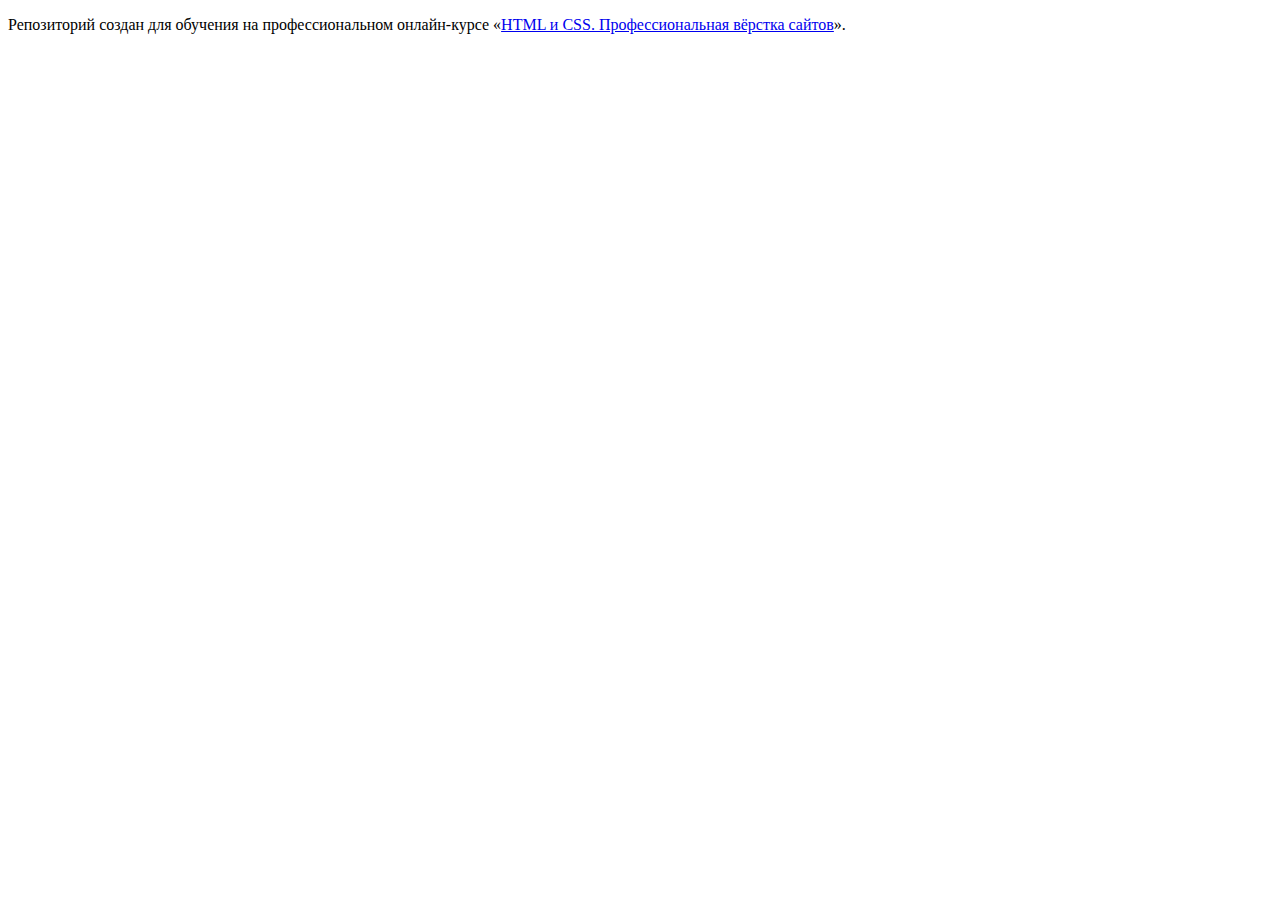
==== index.html @ 7f237d45 ":hatching_chick:" ====
<!DOCTYPE html>
<html lang="ru">
  <head>
    <meta charset="utf-8">
    <title>HTML Academy: Девайс</title>
  </head>
  <body>

    <p>Репозиторий создан для обучения на профессиональном онлайн‑курсе «<a href="https://htmlacademy.ru/intensive/htmlcss">HTML и CSS. Профессиональная вёрстка сайтов</a>».</p>

  </body>
</html>
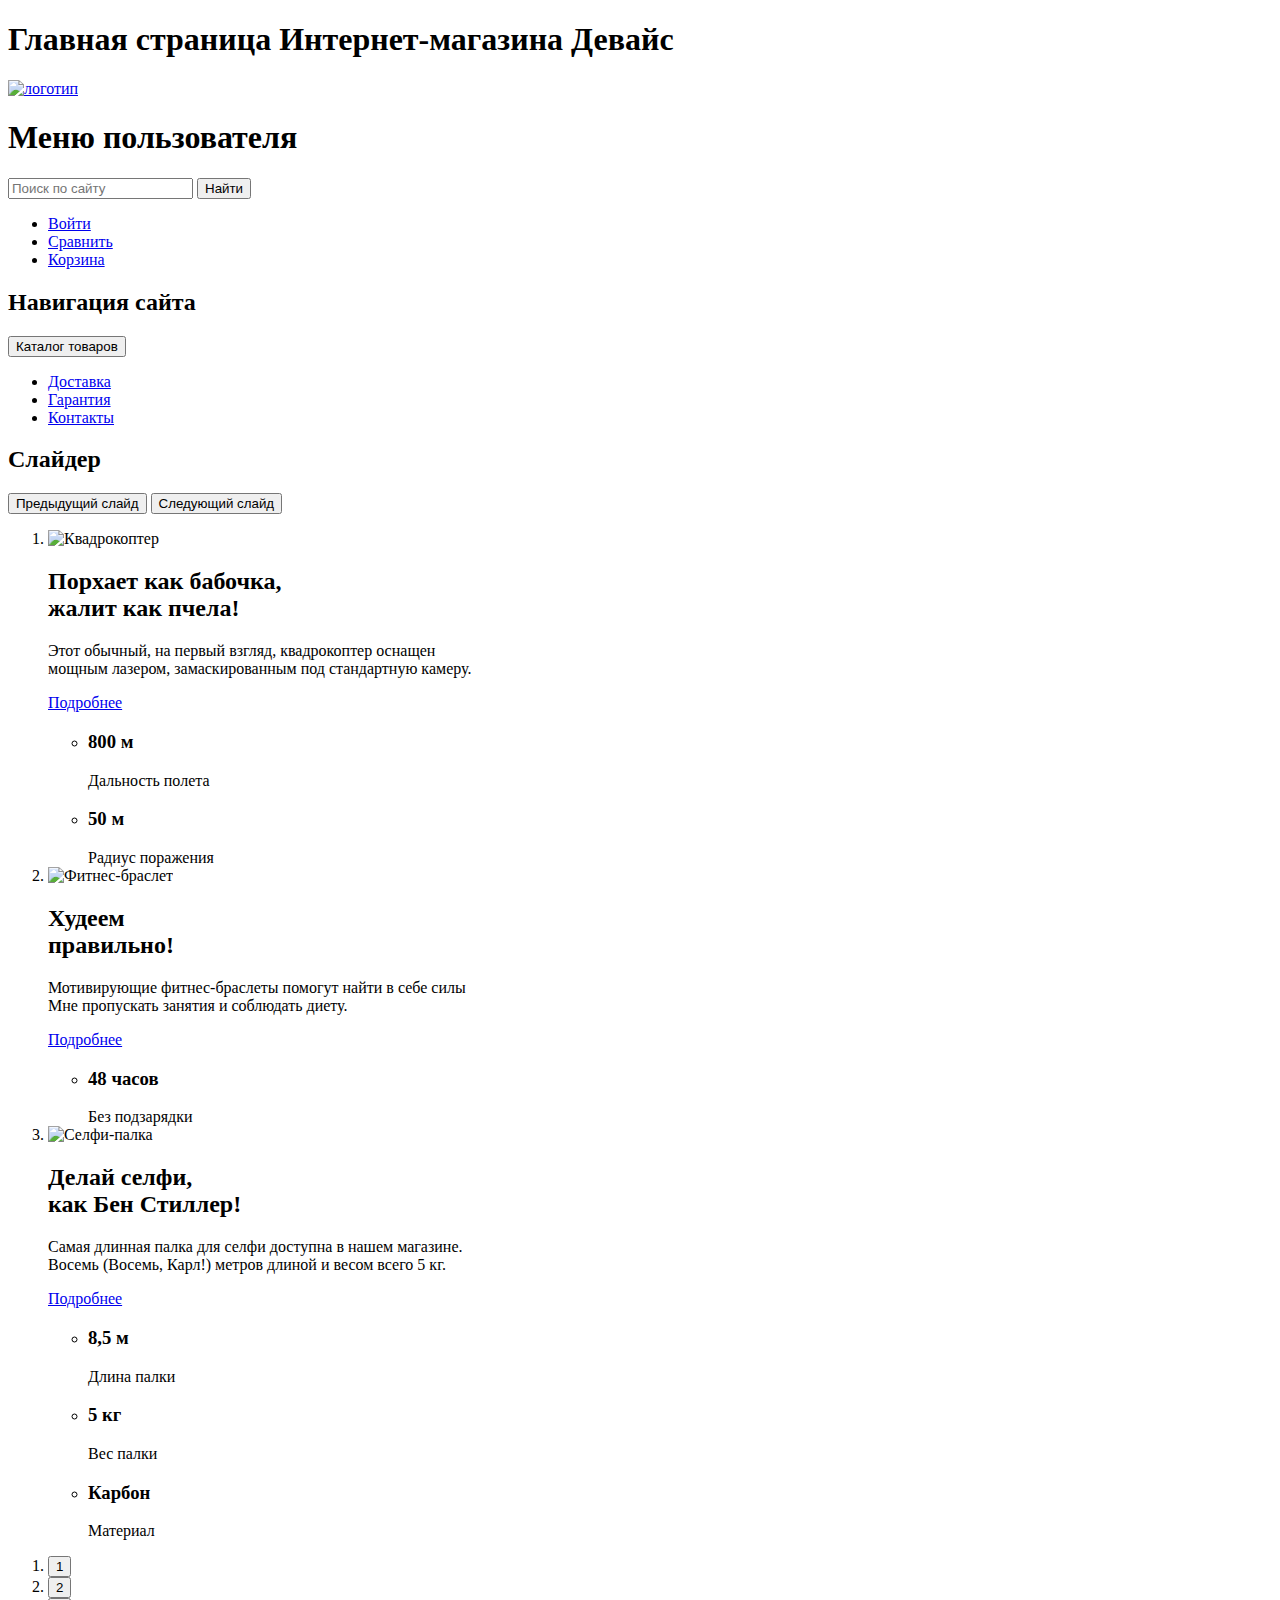
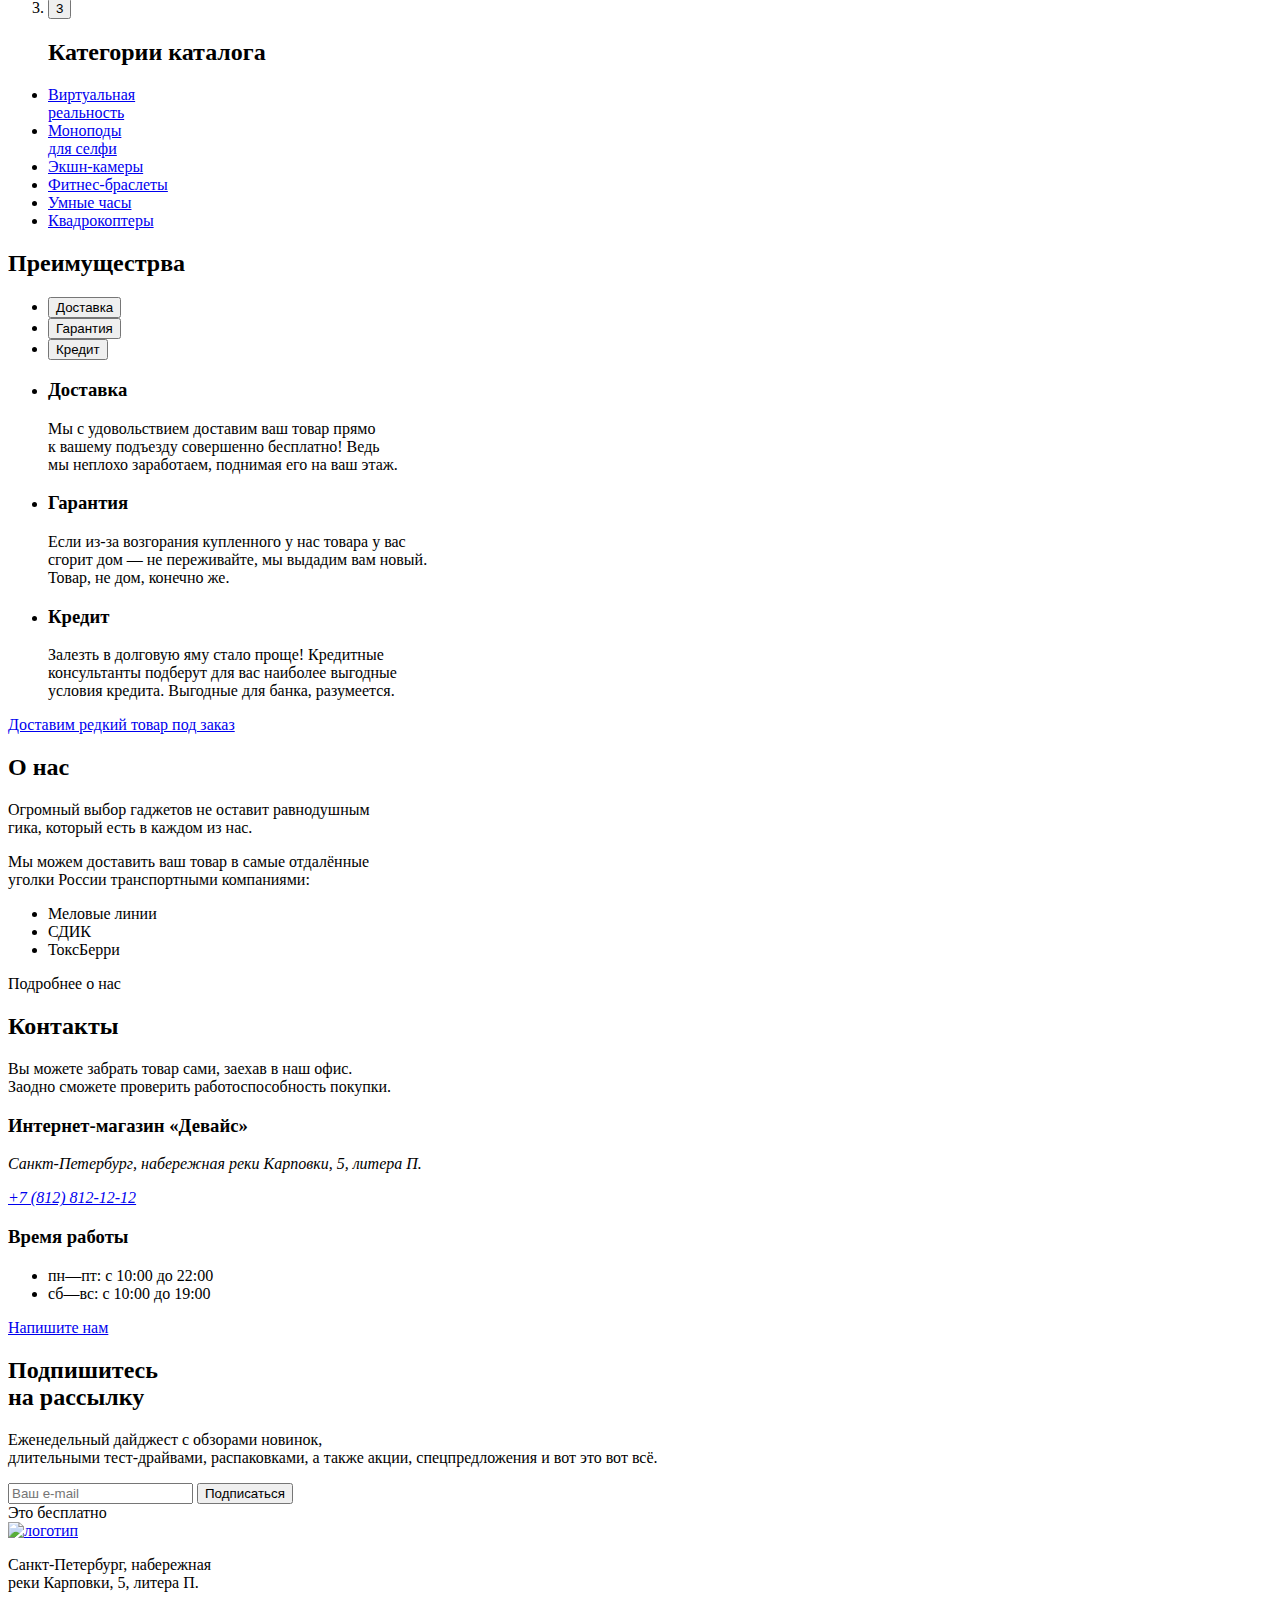
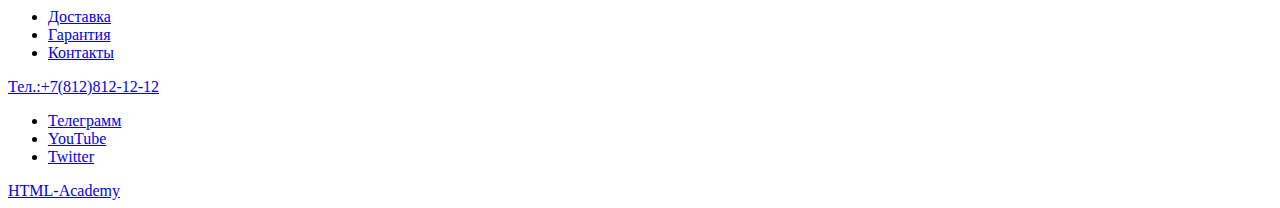
==== commit 91c329b7: "Исправил." ====
--- a/index.html
+++ b/index.html
@@ -3,10 +3,251 @@
   <head>
     <meta charset="utf-8">
     <title>HTML Academy: Девайс</title>
+    <link rel="stylesheet" href="styles/styles.css">
   </head>
   <body>
-
-    <p>Репозиторий создан для обучения на профессиональном онлайн‑курсе «<a href="https://htmlacademy.ru/intensive/htmlcss">HTML и CSS. Профессиональная вёрстка сайтов</a>».</p>
-
+<header class="main-header">
+  <h1 class="index-title">Главная страница Интернет-магазина Девайс</h1>
+  <nav class="navigation">
+<a href="index.html">
+  <img src="images/logo.png" class="logo" width="145" height="36" alt="логотип">
+</a>
+  <div class="user-menu">
+  <h1 class="visually-hidden">Меню пользователя</h1>
+  <form class="menu-search" method="get">
+    <input type="text" placeholder="Поиск по сайту">
+    <button class="menu-search-button" type="submit">Найти</button>
+  </form>
+  <ul class="user-menu-list">
+    <li class="user-menu-item">
+  <a href="#" class="header-login">Войти</a>
+    </li>
+    <li class="user-menu-item">
+    <a href="#" class="menu-right-compare">Сравнить</a>
+  </li>
+  <li class="user-menu-item">
+    <a href="#" class="menu-right-cart">Корзина</a>
+  </li>
+  </ul>
+  </div>
+  <h2 class="visually-hidden">Навигация сайта</h2>
+    <button class="catalog-header">Каталог товаров</button>
+  <ul class="navigation-list">
+    <li class="navigation-item">
+      <a href="#" class="navigation-link">Доставка</a>
+    </li>
+    <li class="navigation-item">
+      <a href="#" class="navigation-link">Гарантия</a>
+    </li>
+    <li class="navigation-item">
+      <a href="#" class="navigation-link">Контакты</a>
+    </li>
+  </ul>
+</nav>
+</header>
+<main class="main-index">
+<section class="slider-index">
+  <h2 class="visually-hidden">Слайдер</h2>
+  <div class="slider-controls">
+    <button class="slider-button slider-next" type="button">
+      <span class="visually-hidden">Предыдущий слайд</span>
+    </button>
+    <button class="slider-button slider-prev" type="button">
+      <span class="visually-hidden">Следующий слайд</span>
+    </button>
+  </div>
+  <ol class="slider-pagination">
+    <li class="slider-pagination-item active">
+      <img src="images/slider-1.png" width="560" height="560" alt="Квадрокоптер">
+      <h2 class="slider-pagination-title">Порхает как бабочка,<br>жалит как пчела!</h2>
+      <p class="slider-description">Этот обычный, на первый взгляд, квадрокоптер оснащен<br>мощным лазером, замаскированным под стандартную камеру.</p>
+      <a href="#" class="slider-pagination-detailed">Подробнее</a>
+      <ul class="slider-pagination-feature">
+        <li class="feature-item">
+          <h3 class="feature-title">800 м</h3>
+          <span>Дальность полета</span>
+        </li>
+        <li class="feature-item">
+          <h3 class="feature-title">50 м</h3>
+          <span>Радиус поражения</span>
+        </li>
+      </ul>
+    </li>
+    <li class="slider-pagination-item ">
+      <img src="images/slider-2.png" width="560" height="560" alt="Фитнес-браслет">
+      <h2 class="slider-pagination-title">Худеем<br>правильно!</h2>
+      <p class="slider-description">Мотивирующие фитнес-браслеты помогут найти в себе силы<br>Mне пропускать занятия и соблюдать диету.</p>
+      <a href="#" class="slider-pagination-detailed">Подробнее</a>
+      <ul class="slider-pagination-feature">
+        <li class="feature-item">
+          <h3 class="feature-title">48 часов</h3>
+          <span>Без подзарядки</span>
+        </li>
+      </ul>
+    </li>
+    <li class="slider-pagination-item ">
+      <img src="images/slider-3.png" width="560" height="560" alt="Селфи-палка">
+      <h2 class="slider-pagination-title">Делай селфи,<br>как Бен Стиллер!</h2>
+      <p class="slider-description">Самая длинная палка для селфи доступна в нашем магазине.<br>Восемь (Восемь, Карл!) метров длиной и весом всего 5 кг.</p>
+      <a href="#" class="slider-pagination-detailed">Подробнее</a>
+      <ul class="slider-pagination-feature">
+        <li class="feature-item">
+          <h3 class="feature-title">8,5 м</h3>
+          <span>Длина палки</span>
+        </li>
+        <li class="feature-item">
+          <h3 class="feature-title">5 кг</h3>
+          <span>Вес палки</span>
+        </li>
+        <li class="feature-item">
+          <h3 class="feature-title">Карбон</h3>
+          <span>Материал</span>
+        </li>
+      </ul>
+    </li>
+  </ol>
+<ol class="indicator-list">
+  <li class="indicator-item">
+    <button class="indicator-button indicator-slider-1 active visually-hidden">1</button>
+  </li>
+  <li class="indicator-item">
+    <button class="indicator-button indicator-slider-2 visually-hidden">2</button>
+  </li>
+  <li class="indicator-item">
+    <button class="indicator-button indicator-slider-3 visually-hidden">3</button>
+  </li>
+</ol>
+</section>
+<ul class="category-catalog">
+  <h2 class="visually-hidden">Категории каталога</h2>
+  <li class="category-catalog-item">
+    <a href="#" class="category-catalog-link">Виртуальная<br>реальность</a>
+  </li>
+  <li class="category-catalog-item">
+    <a href="#" class="category-catalog-link">Моноподы<br>для селфи</a>
+  </li>
+  <li class="category-catalog-item">
+    <a href="#" class="category-catalog-link">Экшн-камеры</a>
+  </li>
+  <li class="category-catalog-item">
+    <a href="#" class="category-catalog-link">Фитнес-браслеты</a>
+  </li>
+  <li class="category-catalog-item">
+    <a href="#" class="category-catalog-link">Умные часы</a>
+  </li>
+  <li class="category-catalog-item">
+    <a href="#" class="category-catalog-link">Квадрокоптеры</a>
+  </li>
+</ul>
+<div class="advantages">
+  <h2 class="visually-hidden">Преимущестрва</h2>
+  <ul class="advantages-group">
+    <li class="advantages-group-item">
+      <button class="advantages-group-button">Доставка</button>
+    </li>
+    <li class="advantages-group-item">
+      <button class="advantages-group-button">Гарантия</button>
+    </li>
+    <li class="advantages-group-item">
+      <button class="advantages-group-button">Кредит</button>
+    </li>
+  </ul>
+  <ul class="advantages-description">
+    <li class="advantages-description-item active">
+      <h3 class="advantages-description-title">Доставка</h3>
+      <p>Мы с удовольствием доставим ваш товар прямо<br>
+        к вашему подъезду совершенно бесплатно! Ведь<br>
+        мы неплохо заработаем, поднимая его на ваш этаж.</p>
+    </li>
+    <li class="advantages-description-item">
+      <h3 class="advantages-description-title ">Гарантия</h3>
+      <p>Если из-за возгорания купленного у нас товара у вас<br>
+        сгорит дом — не переживайте, мы выдадим вам новый.<br>
+        Товар, не дом, конечно же.</p>
+    </li>
+    <li class="advantages-description-item">
+      <h3 class="advantages-description-title">Кредит</h3>
+      <p>Залезть в долговую яму стало проще! Кредитные<br>консультанты подберут для вас наиболее выгодные<br>условия кредита. Выгодные для банка, разумеется.</p>
+    </li>
+  </ul>
+</div>
+<a href="#" class="delivery-button" >Доставим редкий товар под заказ</a>
+<div class="index-columns">
+<section class="about">
+  <h2 class="about-title">О нас</h2>
+  <p>Огромный выбор гаджетов не оставит равнодушным<br>гика, который есть в каждом из нас.</p>
+  <p>Мы можем доставить ваш товар в самые отдалённые<br>уголки России транспортными компаниями:</p>
+  <ul class="about-transport-company-list">
+    <li class="about-transport-company-item">Меловые линии</li>
+    <li class="about-transport-company-item">СДИК</li>
+    <li class="about-transport-company-item">ТоксБерри</li>
+  </ul>
+  <a class="about-link">Подробнее о нас</a>
+</section>
+<section class="contacts">
+  <h2 class="contacts-title">Контакты</h2>
+  <span>Вы можете забрать товар сами, заехав в наш офис.<br>Заодно сможете проверить работоспособность покупки.</span>
+  <h3 class="contacts-subtitle">Интернет-магазин «Девайс»</h3>
+    <address class="contacts-address">
+     <p class="contacts-address-text">Санкт-Петербург, набережная реки Карповки, 5, литера П.</p>
+     <a class="contacts-phone" href="tel:+78128121212">+7 (812) 812-12-12</a>
+    </address>
+  <h3 class="contacts-subtitle">Время работы</h3>
+    <ul class="contacts-schedule">
+     <li class="contacts-schedule-item">пн—пт: с 10:00 до 22:00</li>
+     <li class="contacts-schedule-item">сб—вс: с 10:00 до 19:00</li>
+    </ul>
+    <a href="#" class="contacts-link">Напишите нам</a>
+</section>
+</div>
+<div class="mailing">
+  <h2 class="mailing-title">Подпишитесь<br>на рассылку</h2>
+  <p class="mailing-reason">Еженедельный дайджест с обзорами новинок,<br>длительными тест-драйвами, распаковками, а также акции, спецпредложения и вот это вот всё.</p>
+  <form action=" https://echo.htmlacademy.ru/" method="post" class="mailing-form">
+    <input type="text" name="mailing" placeholder="Ваш e-mail" required>
+    <button class="button-mailing" type="submit">Подписаться</button>
+  </form>
+  <span>Это бесплатно</span>
+</div>
+</main>
+<footer class="main-footer">
+  <a href="index.html" >
+    <img src="images/logo-footer.png" class="logo" alt="логотип ">
+  </a>
+  <div class="footer-navigation">
+  <p class="footer-address-text">Санкт-Петербург, набережная<br>реки Карповки, 5, литера П.</p>
+    <ul class="footer-menu-list">
+      <li class="footer-menu-item">
+        <a href="#" class="footer-menu-link">Доставка</a>
+      </li>
+      <li class="footer-menu-item">
+        <a href="#" class="footer-menu-link">Гарантия</a>
+      </li>
+      <li class="footer-menu-item">
+        <a href="#" class="footer-menu-link">Контакты</a>
+      </li>
+    </ul>
+      <a class="contacts-phone" href="tel:+78128121212">Тел.:+7(812)812-12-12</a>
+    </div>
+    <ul class="footer-social-list">
+      <li class="footer-social-item">
+        <a class="buttom-social" href="https://t.me/htmlacademy">
+          <span class="visually-hidden">Телеграмм</span>
+        </a>
+      </li>
+      <li class="footer-social-item">
+        <a class="buttom-social" href="https://www.youtube.com/user/htmlacademyru">
+          <span class="visually-hidden">YouTube</span>
+        </a>
+      </li>
+      <li class="footer-social-item">
+        <a class="buttom-social" href="https://twitter.com/htmlacademy_ru">
+          <span class="visually-hidden">Twitter</span>
+        </a>
+      </li>
+    </ul>
+    <a class="html-academy-link" href=" https://htmlacademy.ru/" >
+      <span class="visually-hidden">HTML-Academy</span>
+</footer>
   </body>
 </html>
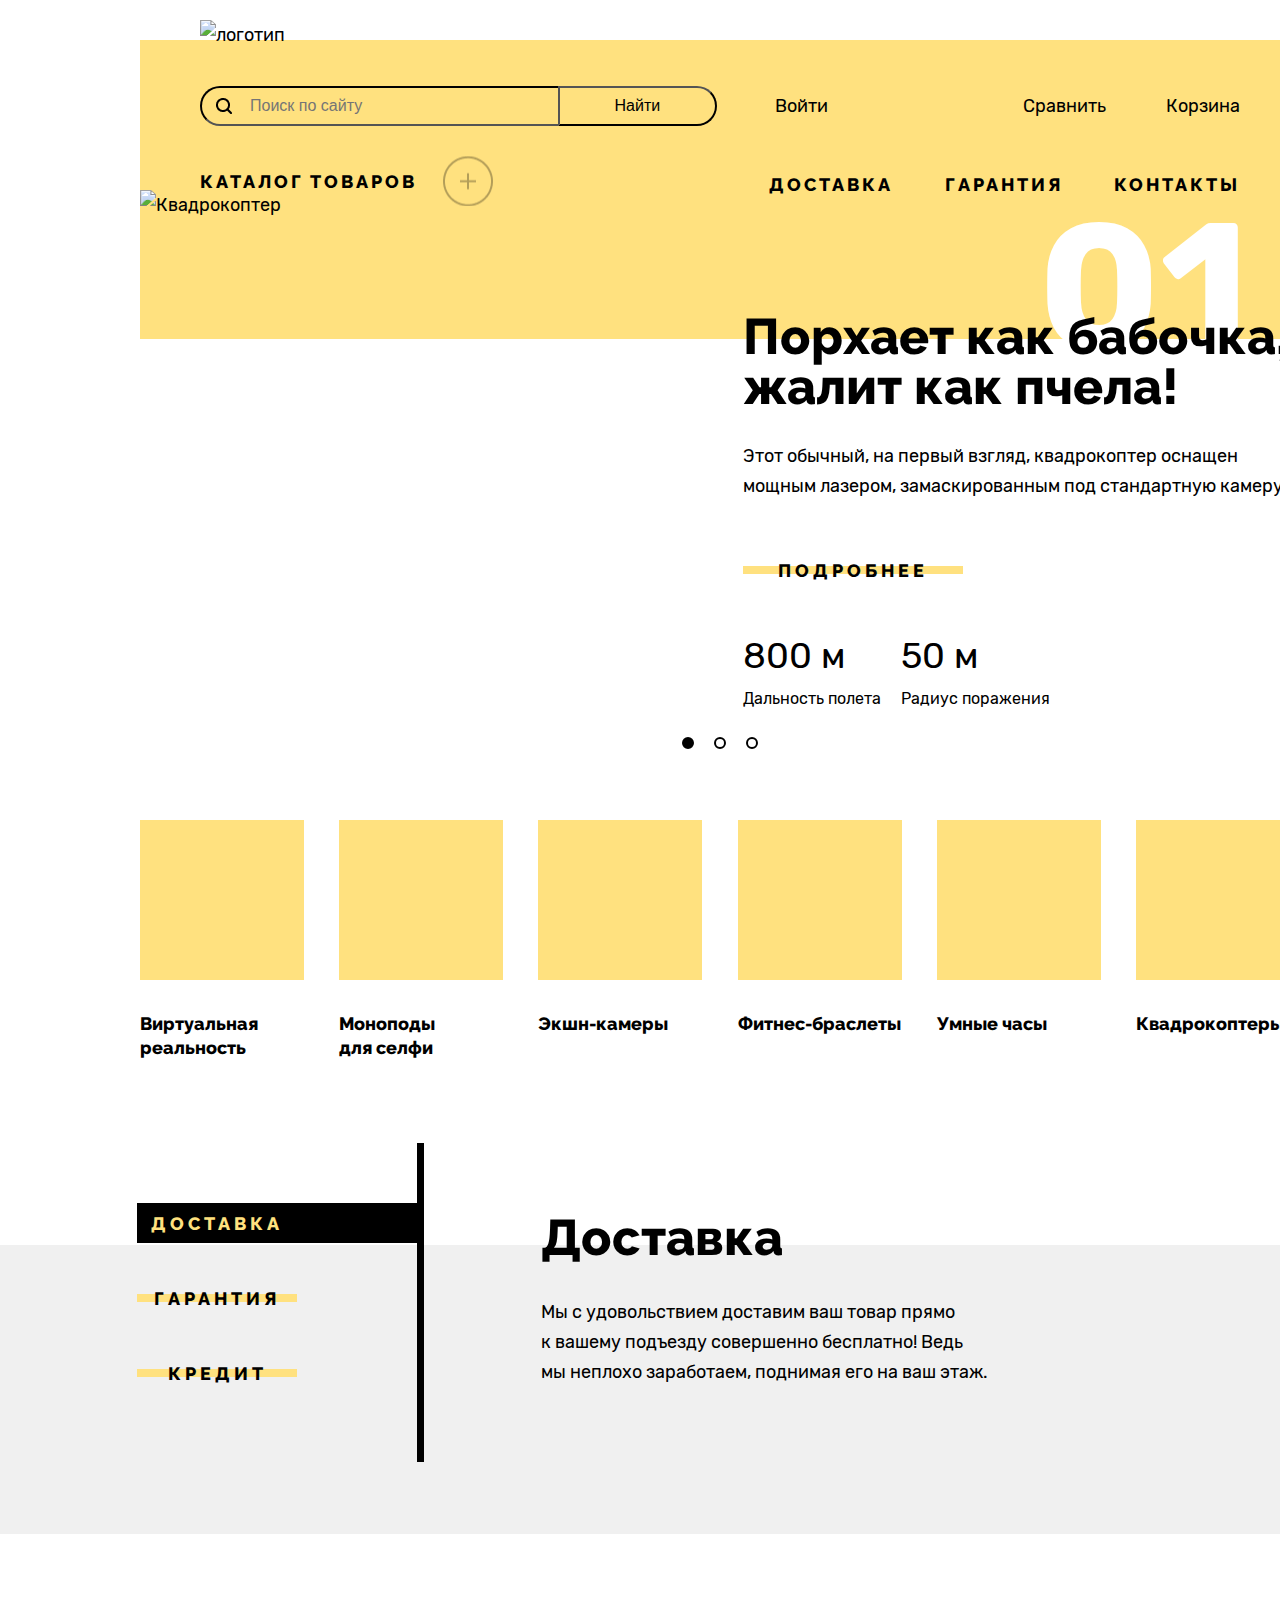
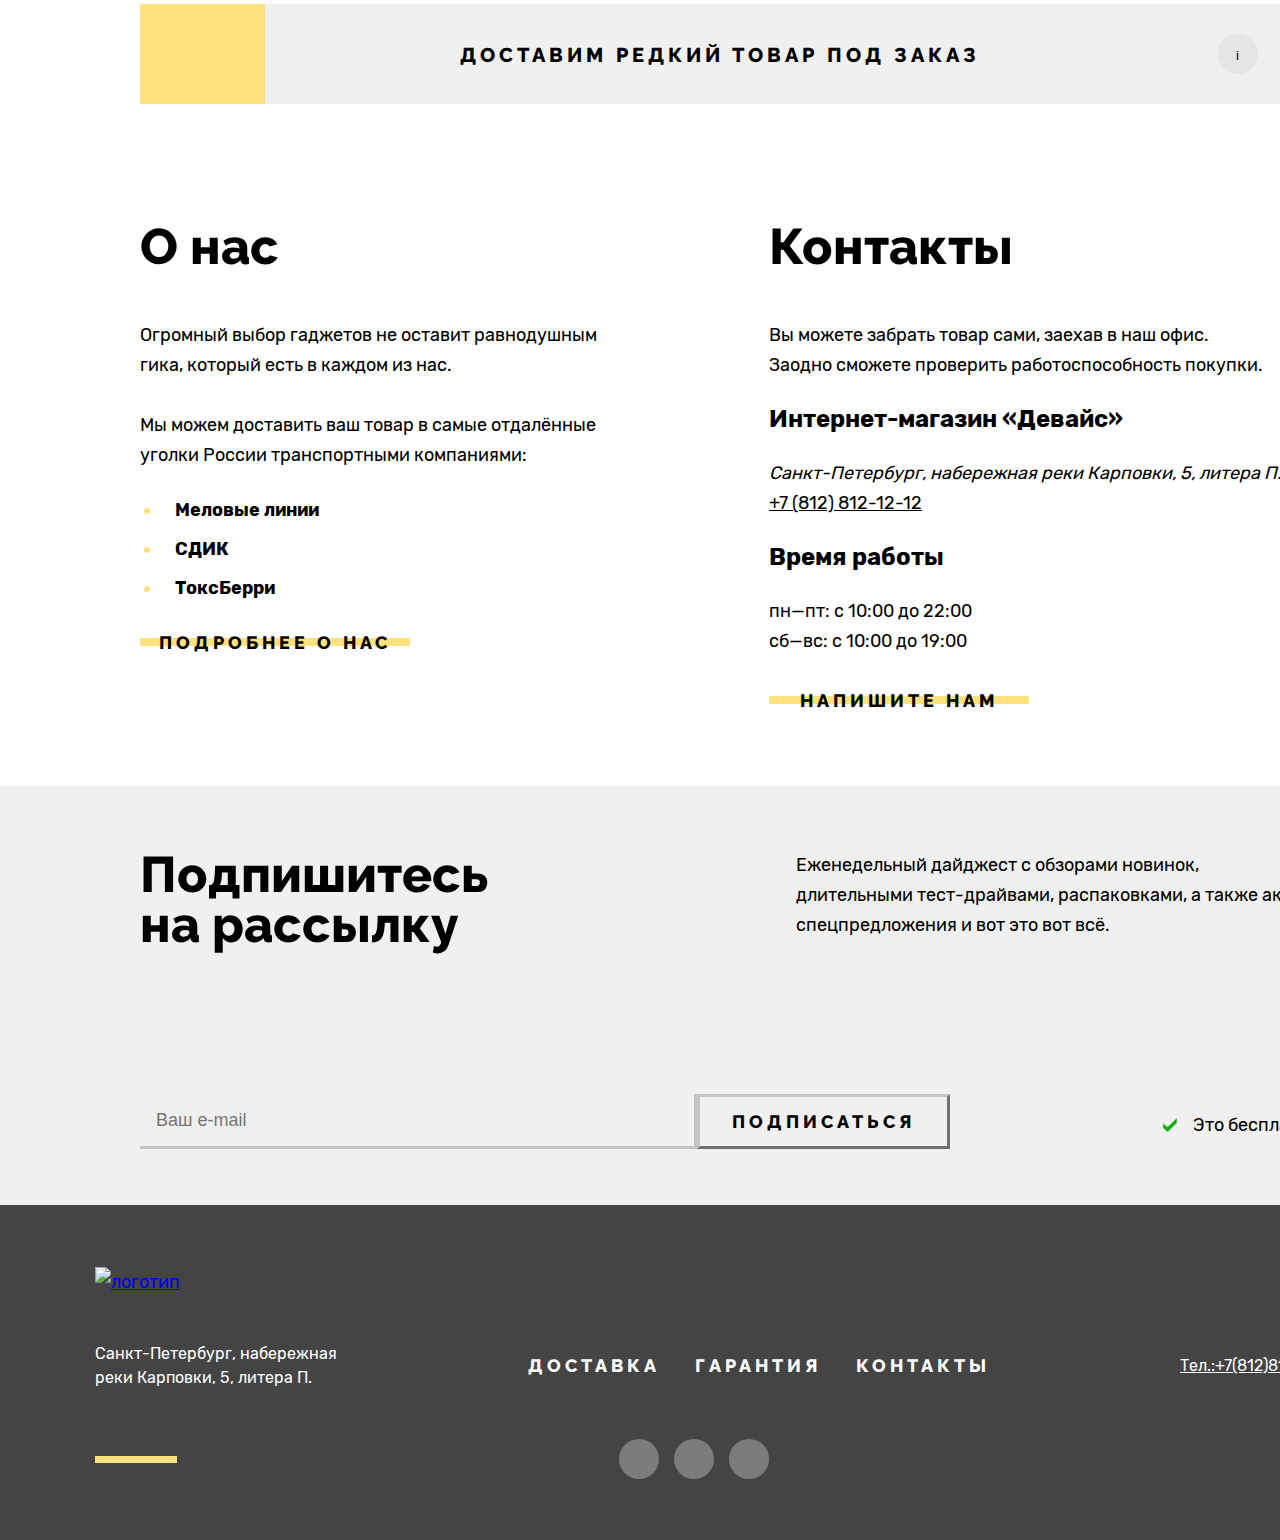
==== commit 5544e670: "Декоративные элементы" ====
--- a/index.html
+++ b/index.html
@@ -6,23 +6,25 @@
     <link rel="stylesheet" href="styles/styles.css">
   </head>
   <body>
+    <h1 class="index-title visually-hidden">Главная страница Интернет-магазина Девайс</h1>
 <header class="main-header">
-  <h1 class="index-title">Главная страница Интернет-магазина Девайс</h1>
   <nav class="navigation">
-<a href="index.html">
+<a href="index.html" class="logo-header">
   <img src="images/logo.png" class="logo" width="145" height="36" alt="логотип">
 </a>
+<h2 class="visually-hidden">Навигация сайта</h2>
   <div class="user-menu">
-  <h1 class="visually-hidden">Меню пользователя</h1>
   <form class="menu-search" method="get">
     <input type="text" placeholder="Поиск по сайту">
     <button class="menu-search-button" type="submit">Найти</button>
   </form>
+  <ul class="user-login-list">
+    <li class="user-login-item">
+      <a href="#" class="header-login">Войти</a>
+        </li>
+  </ul>
   <ul class="user-menu-list">
     <li class="user-menu-item">
-  <a href="#" class="header-login">Войти</a>
-    </li>
-    <li class="user-menu-item">
     <a href="#" class="menu-right-compare">Сравнить</a>
   </li>
   <li class="user-menu-item">
@@ -30,7 +32,6 @@
   </li>
   </ul>
   </div>
-  <h2 class="visually-hidden">Навигация сайта</h2>
     <button class="catalog-header">Каталог товаров</button>
   <ul class="navigation-list">
     <li class="navigation-item">
@@ -48,17 +49,11 @@
 <main class="main-index">
 <section class="slider-index">
   <h2 class="visually-hidden">Слайдер</h2>
-  <div class="slider-controls">
-    <button class="slider-button slider-next" type="button">
-      <span class="visually-hidden">Предыдущий слайд</span>
-    </button>
-    <button class="slider-button slider-prev" type="button">
-      <span class="visually-hidden">Следующий слайд</span>
-    </button>
-  </div>
   <ol class="slider-pagination">
     <li class="slider-pagination-item active">
+      <span class="slider-number">01</span>
       <img src="images/slider-1.png" width="560" height="560" alt="Квадрокоптер">
+      <div class="slider-about-product">
       <h2 class="slider-pagination-title">Порхает как бабочка,<br>жалит как пчела!</h2>
       <p class="slider-description">Этот обычный, на первый взгляд, квадрокоптер оснащен<br>мощным лазером, замаскированным под стандартную камеру.</p>
       <a href="#" class="slider-pagination-detailed">Подробнее</a>
@@ -72,9 +67,12 @@
           <span>Радиус поражения</span>
         </li>
       </ul>
+      </div>
     </li>
     <li class="slider-pagination-item ">
+      <span class="slider-number">02</span>
       <img src="images/slider-2.png" width="560" height="560" alt="Фитнес-браслет">
+      <div class="slider-about-product">
       <h2 class="slider-pagination-title">Худеем<br>правильно!</h2>
       <p class="slider-description">Мотивирующие фитнес-браслеты помогут найти в себе силы<br>Mне пропускать занятия и соблюдать диету.</p>
       <a href="#" class="slider-pagination-detailed">Подробнее</a>
@@ -84,9 +82,12 @@
           <span>Без подзарядки</span>
         </li>
       </ul>
+      </div>
     </li>
     <li class="slider-pagination-item ">
+      <span class="slider-number">03</span>
       <img src="images/slider-3.png" width="560" height="560" alt="Селфи-палка">
+      <div class="slider-about-product">
       <h2 class="slider-pagination-title">Делай селфи,<br>как Бен Стиллер!</h2>
       <p class="slider-description">Самая длинная палка для селфи доступна в нашем магазине.<br>Восемь (Восемь, Карл!) метров длиной и весом всего 5 кг.</p>
       <a href="#" class="slider-pagination-detailed">Подробнее</a>
@@ -104,22 +105,31 @@
           <span>Материал</span>
         </li>
       </ul>
+      </div>
     </li>
   </ol>
+  <div class="slider-controls">
+    <button class="slider-button slider-back" type="button">
+      <span class="visually-hidden">Предыдущий слайд</span>
+    </button>
+    <button class="slider-button slider-next" type="button">
+      <span class="visually-hidden">Следующий слайд</span>
+    </button>
+  </div>
 <ol class="indicator-list">
   <li class="indicator-item">
-    <button class="indicator-button indicator-slider-1 active visually-hidden">1</button>
+    <button class="indicator-button indicator-slider-1 active "> </button>
   </li>
   <li class="indicator-item">
-    <button class="indicator-button indicator-slider-2 visually-hidden">2</button>
+    <button class="indicator-button indicator-slider-2"> </button>
   </li>
   <li class="indicator-item">
-    <button class="indicator-button indicator-slider-3 visually-hidden">3</button>
+    <button class="indicator-button indicator-slider-3"> </button>
   </li>
 </ol>
 </section>
+<h2 class="visually-hidden">Категории каталога</h2>
 <ul class="category-catalog">
-  <h2 class="visually-hidden">Категории каталога</h2>
   <li class="category-catalog-item">
     <a href="#" class="category-catalog-link">Виртуальная<br>реальность</a>
   </li>
@@ -171,7 +181,12 @@
     </li>
   </ul>
 </div>
+<div class="delivery-index">
 <a href="#" class="delivery-button" >Доставим редкий товар под заказ</a>
+<button class="delivery-button-info" >
+  <span>i</span>
+</button>
+</div>
 <div class="index-columns">
 <section class="about">
   <h2 class="about-title">О нас</h2>
@@ -202,7 +217,7 @@
 </div>
 <div class="mailing">
   <h2 class="mailing-title">Подпишитесь<br>на рассылку</h2>
-  <p class="mailing-reason">Еженедельный дайджест с обзорами новинок,<br>длительными тест-драйвами, распаковками, а также акции, спецпредложения и вот это вот всё.</p>
+  <p class="mailing-reason">Еженедельный дайджест с обзорами новинок,<br>длительными тест-драйвами, распаковками, а также акции,<br>спецпредложения и вот это вот всё.</p>
   <form action=" https://echo.htmlacademy.ru/" method="post" class="mailing-form">
     <input type="text" name="mailing" placeholder="Ваш e-mail" required>
     <button class="button-mailing" type="submit">Подписаться</button>
@@ -211,7 +226,7 @@
 </div>
 </main>
 <footer class="main-footer">
-  <a href="index.html" >
+  <a href="index.html" class="logo-footer">
     <img src="images/logo-footer.png" class="logo" alt="логотип ">
   </a>
   <div class="footer-navigation">
@@ -227,27 +242,31 @@
         <a href="#" class="footer-menu-link">Контакты</a>
       </li>
     </ul>
-      <a class="contacts-phone" href="tel:+78128121212">Тел.:+7(812)812-12-12</a>
+      <a class="footer-contacts-phone" href="tel:+78128121212">Тел.:+7(812)812-12-12</a>
     </div>
+    <div class="footer-bottom">
+    <hr color="#FFE17F" width="80px" size="7px">
     <ul class="footer-social-list">
       <li class="footer-social-item">
-        <a class="buttom-social" href="https://t.me/htmlacademy">
+        <a class="button-social" href="https://t.me/htmlacademy">
           <span class="visually-hidden">Телеграмм</span>
         </a>
       </li>
       <li class="footer-social-item">
-        <a class="buttom-social" href="https://www.youtube.com/user/htmlacademyru">
+        <a class="button-social" href="https://www.youtube.com/user/htmlacademyru">
           <span class="visually-hidden">YouTube</span>
         </a>
       </li>
       <li class="footer-social-item">
-        <a class="buttom-social" href="https://twitter.com/htmlacademy_ru">
+        <a class="button-social" href="https://twitter.com/htmlacademy_ru">
           <span class="visually-hidden">Twitter</span>
         </a>
       </li>
     </ul>
     <a class="html-academy-link" href=" https://htmlacademy.ru/" >
       <span class="visually-hidden">HTML-Academy</span>
+    </a>
+    </div>
 </footer>
   </body>
 </html>
--- a/styles/styles.css
+++ b/styles/styles.css
@@ -0,0 +1,1605 @@
+@font-face {
+  font-family:"Raleway";
+  font-style: normal;
+  font-weight: 800;
+  src: url("../fonts/raleway/raleway-800.woff2") format("woff2");
+  font-display: swap;
+}
+@font-face {
+  font-family:"Rubik";
+  font-style: normal;
+  font-weight: 400;
+  src: url("../fonts/rubik/rubik-400.woff2") format("woff2");
+  font-display: swap;
+}
+@font-face {
+  font-family:"Rubik";
+  font-style: normal;
+  font-weight: 700;
+  src: url("../fonts/rubik/rubik-700.woff2") format("woff2");
+  font-display: swap;
+}
+html{
+  height: 100%;
+}
+body{
+  font-family:"Rubik";
+  font-size: 18px;
+  line-height: 30px;
+  background-color: white;
+  color: black;
+  margin: 0;
+  display: flex;
+ flex-direction: column;
+ min-height: 100%;
+ align-items: center;
+ min-width: 1440px;
+}
+.main-index{
+  flex-grow: 1;
+  display: flex;
+    flex-direction: column;
+    align-items: center;
+}
+.main-header{
+  margin: 0 auto;
+  padding-top: 40px;
+}
+.user-menu{
+  display: flex;
+  justify-content: space-between;
+  width: 100%;
+  align-items: center;
+  margin-bottom: 30px;
+}
+.navigation{
+  box-sizing: border-box;
+  padding: 0 60px;
+  padding-top: 46px;
+  background-color: #FFE17F;
+  display:flex;
+  flex-wrap: wrap;
+  justify-content: space-between;
+  width: 1160px;
+
+}
+.navigation a{
+  text-decoration: none;
+  color: black;
+}
+.user-login-list{
+  list-style-type: none;
+  padding: 0;
+  margin: 0;
+  min-width: 231px;
+  display: flex;
+  margin-left: 11px;
+}
+.user-login-item{
+  display: block;
+  height: 100%;
+}
+.user-login-item:first-child{
+  margin-right: 28px;
+  position: relative;
+}
+.user-login-item:first-child::before{
+  content: " ";
+  width: 15px;
+  height: 12px;
+  position: absolute;
+  background-image: url("../images/login-icon.png");
+  background-position: center;
+  background-repeat: no-repeat;
+  top:25%;
+  left: 0;
+}
+.header-login{
+  display: block;
+  height: 100%;
+  padding-left: 27px;
+}
+.user-login-item:hover{
+  opacity: 60%;
+}
+.user-login-item:active{
+  opacity: 30%;
+}
+.header-login:focus{
+  outline: none;
+  border: 2px solid #AF4FFF;
+}
+.closer{
+  opacity: 30%;
+  padding: 0;
+}
+
+.user-menu-list{
+  display: flex;
+  list-style-type: none;
+  padding: 0;
+  margin: 0;
+}
+.user-menu-item{
+  margin-right: 36px;
+  position: relative;
+}
+.user-menu-item a{
+  display: block;
+  height: 100%;
+  padding-left: 24px;
+}
+.user-menu-item:hover{
+  opacity: 60%;
+}
+.user-menu-item:active{
+  opacity: 30%;
+}
+.user-menu-item a:focus{
+  outline: none;
+  border: 2px solid #AF4FFF;
+}
+.user-menu-item:last-child{
+  margin-right: 0;
+}
+
+.menu-right-compare::before{
+  content: " ";
+  width: 10px;
+  height: 12px;
+  position: absolute;
+  background-image: url("../images/compare-icon.png");
+  background-position: center;
+  background-repeat: no-repeat;
+  top: 9px;
+  left: 0;
+}
+.user-menu-item:nth-child(2)::before{
+  content: " ";
+  width: 16px;
+  height: 14px;
+  position: absolute;
+  background-image: url("../images/cart-icon.png");
+  background-position: center;
+  background-repeat: no-repeat;
+  top: 6px;
+  left: 0;
+}
+.menu-search{
+  width: 517px;
+    display: flex;
+    height: 40px;
+    position: relative;
+}
+.menu-search input{
+  box-sizing: border-box;
+  width: 359px;
+  border-top-left-radius:50px ;
+  border-bottom-left-radius: 50px;
+  padding-left: 48px;
+  background-color: rgba(255,255,255,0);
+  border-color: black;
+  border-right: none;
+  font-size: 16px;
+  line-height: 20px;
+}
+.menu-search::before{
+  content: " ";
+  width: 16px;
+  height: 16px;
+  position: absolute;
+  background-image: url("../images/menu-search-icon.png");
+  background-position: center;
+  background-repeat: no-repeat;
+  top: 12px;
+  left: 16px;
+}
+.menu-search:focus{
+  outline: none;
+  border: 2px solid #AF4FFF;
+}
+.menu-search-button{
+  width: 160px;
+  border-top-right-radius: 50px;
+  border-bottom-right-radius: 50px;
+  background-color: rgba(255,255,255,0);
+  font-size: 16px;
+  line-height: 20px;
+}
+.menu-search-button:hover{
+  background-color: black;
+  color: white;
+}
+.menu-search-button:active{
+  background-color: black;
+  color: white;
+  opacity: 30%;
+}
+.menu-search-button:disabled{
+  opacity: 30%;
+}
+.navigation-list{
+  display: flex;
+  font-family: "Raleway";
+  text-transform: uppercase;
+  line-height: 21px;
+  list-style-type: none;
+  letter-spacing: 3px;
+  padding: 0;
+  min-width: 471px;
+  justify-content: space-between;
+}
+.navigation-link:hover{
+  opacity: 60%;
+}
+.navigation-link:active{
+  opacity: 30%;
+}
+.navigation-link:focus{
+  outline: none;
+  border: 2px solid #AF4FFF;
+}
+.catalog-header{
+  font-family: "Raleway";
+  text-transform: uppercase;
+  line-height: 21px;
+  height: 50px;
+  width: 293px;
+  background-color: rgba(255,255,255,0);
+  text-align: left;
+  padding: 0;
+  border: none;
+  font-size: 18px;
+  letter-spacing: 3px;
+  position: relative;
+  background-image: url("../images/catalog-plus1.png");
+  background-position: right;
+  background-repeat: no-repeat;
+  cursor: pointer;
+}
+
+.catalog-header:hover,
+.catalog-header:active
+{
+  background-image: url("../images/catalog-plus.png");
+  background-position: right;
+  background-repeat: no-repeat;
+}
+.catalog-header:focus{
+  outline: none;
+  border: 2px solid #AF4FFF;
+}
+.logo-header{
+  position: absolute;
+  top:20px;
+}
+.logo-header:hover{
+  opacity: 60%;
+}
+.logo-header:active{
+  opacity: 30%;
+}
+.logo-header:focus{
+  outline: none;
+  border: 2px solid #AF4FFF;
+}
+.visually-hidden {
+  position: absolute;
+  width: 1px;
+  height: 1px;
+  margin: -1px;
+  padding: 0;
+  border: 0;
+  clip: rect(0 0 0 0);
+  overflow: hidden;
+}
+
+.slider-index{
+  width: 1160px;
+  position: relative;
+  margin-bottom: 70px;
+}
+.slider-pagination{
+  padding: 0;
+  margin: 0;
+}
+.slider-number{
+  color: white;
+  display: block;
+  width: 1160px;
+  font-size: 180px;
+  font-weight: 700;
+  height: 126px;
+  text-align: end;
+  box-sizing: border-box;
+  padding-top: 61px;
+  padding-right: 51px;
+  background-color: #FFE17F;
+  position: absolute;
+  z-index: -1;
+}
+
+.slider-about-product{
+padding-top: 99px;
+padding-right: 12px;
+}
+.slider-pagination-item{
+  display: flex;
+  flex-wrap: wrap;
+  justify-content: space-between;
+}
+.slider-pagination-item img{
+  margin-top: -23px;
+}
+.slider-pagination-item:not(.active){
+  display: none;
+}
+.slider-pagination-title{
+  font-family: "Raleway";
+  font-size: 50px;
+  line-height: 50px;
+  margin: 0;
+  margin-bottom: 29px;
+}
+.slider-description{
+  margin: 0;
+  margin-bottom: 50px;
+}
+.slider-pagination-detailed{
+  font-family: "Raleway";
+  text-transform: uppercase;
+  letter-spacing: 4px;
+  display: block;
+  width: 220px;
+  height: 40px;
+  text-align: center;
+  color: black;
+  text-decoration: none;
+  margin-bottom: 50px;
+  position: relative;
+  background-color: rgba(255,255,255,0);
+  box-sizing: border-box;
+    padding-top: 5px;
+}
+.slider-pagination-detailed::before{
+  position: absolute;
+  content: " ";
+  width: 220px;
+  height: 8px;
+  background-color: #FFE17F;
+  top: 15px;
+  left:0;
+  z-index: -1;
+}
+.slider-pagination-detailed:hover{
+  background-color: #FFE17F;
+}
+.slider-pagination-detailed:active{
+  background-color: #FFCC33;
+}
+.slider-pagination-detailed:focus{
+  outline: none;
+  border: 2px solid #AF4FFF;
+}
+.slider-pagination-feature{
+  display: flex;
+  padding: 0;
+  list-style-type: none;
+}
+.feature-item{
+  margin-right: 20px;
+}
+.feature-title{
+  font-size: 36px;
+  font-weight: 400;
+  margin: 0;
+  margin-bottom: 12px;
+}
+.feature-item span{
+  font-size: 16px;
+}
+.slider-controls{
+  position: absolute;
+  width: 530px;
+  display: flex;
+  justify-content: space-between;
+  top:186px;
+  left:30px;
+}
+.slider-next{
+  width: 20px;
+  height: 60px;
+  border: none;
+  background-image: url("../images/slider-next.png");
+  background-position: center;
+  background-repeat: no-repeat;
+  background-color: white;
+  cursor: pointer;
+}
+.slider-back{
+  width: 20px;
+  height: 60px;
+  border: none;
+  background-image: url("../images/slider-back.png");
+  background-position: center;
+  background-repeat: no-repeat;
+  background-color: white;
+  cursor: pointer;
+}
+.slider-button:hover{
+  opacity: 60%;
+}
+.slider-button:active{
+  opacity: 30%;
+}
+.slider-button:focus{
+  outline: none;
+  border: 2px solid #AF4FFF;
+}
+.indicator-list{
+  padding: 0;
+  margin: 0;
+  display: flex;
+  justify-content: center;
+  list-style-type: none;
+  position: absolute;
+    left: 45%;
+    bottom: -6px;
+}
+.indicator-button{
+  width: 12px;
+  height: 12px;
+  border: 2px solid black;
+  background-color: white;
+  border-radius: 50%;
+  padding: 0;
+  margin-left: 20px;
+}
+.indicator-button:hover{
+  opacity: 60%;
+}
+.indicator-button:active{
+  opacity: 30%;
+}
+.indicator-button:active{
+  outline: none;
+  border: 2px solid #AF4FFF;
+}
+.indicator-slider-1{
+  background-color: black;
+}
+.category-catalog{
+  margin: 0;
+  padding: 0;
+  display: flex;
+  list-style-type: none;
+  width: 1160px;
+  justify-content: space-between;
+  margin-bottom: 70px;
+}
+.category-catalog-item{
+  height: 253px;
+  width: 164px;
+  box-sizing: border-box;
+  line-height: 24px;
+}
+.category-catalog-link{
+  font-family: "Raleway";
+    text-decoration: none;
+    color: black;
+    height: 100%;
+    display: block;
+    padding-top: 192px;
+    box-sizing: border-box;
+}
+.category-catalog-item:nth-child(1) a{
+  background-image: url("../images/vr-glasses.png"), linear-gradient(to bottom, #FFE17F 160px, white 0%);
+  background-repeat: no-repeat;
+  background-position-x: 50%;
+  background-position-y: 25%;
+}
+.category-catalog-item:nth-child(1) a:hover{
+  background-image: url("../images/vr-glasses.png"), linear-gradient(to bottom, #FFC700 160px, white 0%);
+  background-repeat: no-repeat;
+  background-position-x: 50%;
+  background-position-y: 25%;
+}
+.category-catalog-item:nth-child(2){
+  background-image: url("../images/monopods.png"), linear-gradient(to bottom, #FFE17F 160px, white 0%);
+  background-repeat: no-repeat;
+  background-position-x: 50%;
+  background-position-y: 31%;
+}
+.category-catalog-item:nth-child(2) a:hover{
+  background-image: url("../images/monopods.png"), linear-gradient(to bottom, #FFC700 160px, white 0%);
+  background-repeat: no-repeat;
+  background-position-x: 50%;
+  background-position-y: 31%;
+}
+.category-catalog-item:nth-child(3){
+  background-image: url("../images/action-camera.png"), linear-gradient(to bottom, #FFE17F 160px, white 0%);
+  background-repeat: no-repeat;
+  background-position-x: 50%;
+  background-position-y: 21%;
+}
+.category-catalog-item:nth-child(3) a:hover{
+  background-image: url("../images/action-camera.png"), linear-gradient(to bottom, #FFC700 160px, white 0%);
+  background-repeat: no-repeat;
+  background-position-x: 50%;
+  background-position-y: 21%;
+}
+.category-catalog-item:nth-child(4){
+  background-image: url("../images/fitnes.svg"), linear-gradient(to bottom, #FFE17F 160px, white 0%);
+  background-repeat: no-repeat;
+  background-position-x: 50%;
+  background-position-y: 23%;
+}
+.category-catalog-item:nth-child(4) a:hover{
+  background-image: url("../images/fitnes.svg"), linear-gradient(to bottom, #FFC700 160px, white 0%);
+  background-repeat: no-repeat;
+  background-position-x: 50%;
+  background-position-y: 23%;
+}
+.category-catalog-item:nth-child(5){
+  background-image: url("../images/watch.png"), linear-gradient(to bottom, #FFE17F 160px, white 0%);
+  background-repeat: no-repeat;
+  background-position-x: 50%;
+  background-position-y: 19%;
+}
+.category-catalog-item:nth-child(5) a:hover{
+  background-image: url("../images/watch.png"), linear-gradient(to bottom, #FFC700 160px, white 0%);
+  background-repeat: no-repeat;
+  background-position-x: 50%;
+  background-position-y: 19%;
+}
+.category-catalog-item:nth-child(6){
+  background-image: url("../images/quadrocopter.png"), linear-gradient(to bottom, #FFE17F 160px, white 0%);
+  background-repeat: no-repeat;
+  background-position-x: 50%;
+  background-position-y: 23%;
+}
+.category-catalog-item:nth-child(6) a:hover{
+  background-image: url("../images/quadrocopter.png"), linear-gradient(to bottom, #FFC700 160px, white 0%);
+  background-repeat: no-repeat;
+  background-position-x: 50%;
+  background-position-y: 23%;
+}
+.category-catalog-item:active{
+  opacity: 30%;
+}
+.category-catalog-item a:focus{
+  outline: none;
+  border: 2px solid #AF4FFF;
+}
+.advantages{
+  display: flex;
+  background:linear-gradient(to bottom, white 102px, #F0F0F0 0%);
+  margin-bottom: 70px;
+  width: 1440px;
+  padding-left: 37px;
+  box-sizing: border-box;
+  height: 391px;
+}
+.advantages-group{
+  list-style-type: none;
+  padding: 0;
+  min-height: 270px;
+  width: 287px;
+  margin-right: 117px;
+  margin-top: 60px;
+  margin-left: 100px;
+  position: relative;
+}
+.advantages-group::before{
+  content: " ";
+width: 7px;
+height: 319px;
+background-color: black;
+position: absolute;
+top: -60px;
+left: 280px;
+z-index: 0;
+}
+.advantages-group-item{
+  background-color: rgba(255,255,255,0);
+  margin-bottom: 35px;
+}
+.advantages-group-item:first-child{
+  background-color: black;
+}
+.advantages-group-item:first-child button{
+  color: #FFE17F;
+}
+.advantages-group-item:first-child button:hover,
+.advantages-group-item:first-child button:active{
+  margin-left: 15px;
+}
+.advantages-group-item:last-child{
+  margin-bottom: 0;
+}
+.advantages-group-button{
+  font-size: 18px;
+  font-family: "Raleway";
+  text-transform: uppercase;
+  letter-spacing: 4px;
+  border: none;
+  width: 160px;
+  height: 40px;
+  background-color: rgba(255,255,255,0);
+  position: relative;
+  cursor: pointer;
+  background-image: url("../images/back-button.png");
+  background-repeat: no-repeat;
+  background-position: center;
+}
+.advantages-group-item:not(:first-child) button:hover{
+  background-color: #FFE17F;
+}
+.advantages-group-item:not(:first-child) button:active{
+  background-color: #FFC700;
+  background-image: none;
+}
+.advantages-group-item:first-child button{
+  background-color: black;
+  background-image: none;
+}
+.advantages-description{
+  list-style-type: none;
+  margin: 0;
+  padding: 0;
+  padding-top: 70px;
+}
+.advantages-description-item{
+  width: 700px;
+}
+.advantages-description-item:not(.active){
+  display: none;
+}
+.advantages-description-item:nth-child(1){
+  background-image: url("../images/delivery.png");
+  background-repeat: no-repeat;
+  background-position-x: 100%;
+}
+.advantages-description-item:nth-child(2){
+  background-image: url("../images/warranty.png");
+  background-repeat: no-repeat;
+  background-position-x: 100%;
+}
+.advantages-description-item:nth-child(3){
+  background-image: url("../images/credit.png");
+  background-repeat: no-repeat;
+  background-position-x: 100%;
+}
+.advantages-description-title{
+  font-family: "Raleway";
+  font-size: 50px;
+  line-height: 50px;
+  margin: 0;
+  margin-bottom: 34px;
+}
+.advantages-description p{
+  margin: 0;
+}
+.delivery-index{
+  display:flex ;
+  justify-content: center;
+  height: 100px;
+  background:linear-gradient(to right, #FFE17F 125px, #F0F0F0 0%);
+  margin-bottom: 70px;
+}
+.delivery-index:hover{
+  background:linear-gradient(to right, #FFC700 125px, #F0F0F0 0%);
+}
+.delivery-index:active{
+  opacity: 30%;
+}
+.delivery-button{
+  font-family: "Raleway";
+  font-size: 20px;
+  line-height: 23px;
+  text-transform: uppercase;
+  letter-spacing: 4px;
+  display: block;
+    height: 100px;
+    color: black;
+    text-decoration: none;
+    width: 1035px;
+    text-align: center;
+    box-sizing: border-box;
+    padding-top: 40px;
+    padding-left: 125px;
+    background:url("../images/delivery-icon.png");
+    background-repeat: no-repeat;
+    background-position-x: 40px;
+    background-position-y: center;
+}
+.delivery-button-info{
+  border: none;
+  width: 125px;
+  cursor: pointer;
+}
+.delivery-button-info span{
+  display: block;
+  width: 40px;
+  height: 40px;
+  background: rgba(220, 220, 220, 0.5);
+  text-align: center;
+  padding: 14px 0;
+  box-sizing: border-box;
+  border-radius: 50%;
+  margin: 0 auto;
+}
+.index-columns{
+  display: flex;
+  justify-content: space-between;
+  margin-bottom: 70px;
+  width: 1160px;
+}
+.index-columns h2{
+  font-family: "Raleway";
+  font-size: 50px;
+  line-height: 50px;
+  margin: 48px 0;
+}
+.about p{
+  margin-bottom: 30px;
+}
+.about-transport-company-list{
+  margin: 0;
+  padding: 0;
+  margin-bottom: 30px;
+}
+.about-transport-company-item{
+  font-weight: 700;
+  line-height: 20px;
+  margin-bottom: 19px;
+  margin-left: 22px;
+  padding-left: 13px;
+}
+.about-transport-company-item::marker{
+  color: #FFE17F;
+}
+.about-link{
+  font-family: "Raleway";
+  text-transform: uppercase;
+  letter-spacing: 4px;
+    display: block;
+    width: 270px;
+    text-align: center;
+  position: relative;
+  }
+  .about-link:hover{
+    background-color: #FFE17F;
+  }
+  .about-link:active{
+    background-color: #FFC700;
+  }
+  .about-link:focus{
+    outline: none;
+  border: 2px solid #AF4FFF;
+  }
+  .about-link::before{
+    content: " ";
+width: 270px;
+height: 8px;
+background-color: #FFE17F;
+position: absolute;
+top: 10px;
+left: 0;
+z-index: -1;
+  }
+.contacts{
+  margin-right: 18px;
+}
+.contacts-subtitle{
+  font-weight: 700;
+  font-size: 24px;
+}
+.contacts-link{
+  font-family: "Raleway";
+  text-transform: uppercase;
+  letter-spacing: 4px;
+    display: block;
+    width: 260px;
+    text-align: center;
+    color: black;
+    text-decoration: none;
+    position: relative;
+}
+.contacts-link:hover{
+  background-color: #FFE17F;
+}
+.contacts-link:active{
+  background-color: #FFC700;
+}
+.contacts-link:focus{
+  outline: none;
+border: 2px solid #AF4FFF;
+}
+.contacts-link::before{
+  content: " ";
+width: 260px;
+height: 8px;
+background-color: #FFE17F;
+position: absolute;
+top: 10px;
+left: 0;
+z-index: -1;
+}
+.contacts-address-text{
+  margin-bottom: 0;
+}
+.contacts-phone{
+  color: black;
+  font-style: normal;
+  font-family: "Rubik";
+  font-size: 18px;
+}
+.contacts-schedule{
+  padding: 0;
+  margin: 0;
+  list-style-type: none;
+  margin-bottom: 30px;
+}
+.mailing{
+  background-color: #F0F0F0;
+  padding-top: 64px;
+  width: 1440px;
+  padding-left: 140px;
+  display: flex;
+  justify-content: space-between;
+  flex-wrap: wrap;
+  padding-right: 121px;
+  box-sizing: border-box;
+}
+.mailing-title{
+  font-family: "Raleway";
+  font-size: 50px;
+  line-height: 50px;
+  margin: 0;
+  margin-bottom: 144px;
+}
+.mailing-reason{
+display: block;
+margin: 0;
+margin-bottom: 10px;
+}
+.mailing-form{
+  display: flex;
+  margin-bottom: 56px;
+}
+.mailing-form input{
+  width: 557px;
+  height: 55px;
+  background-color: rgba(255,255,255,0);
+  padding-left: 16px;
+  box-sizing: border-box;
+  border-color: #C4C4C4;
+  border-width: 3px;
+  border-top: none;
+  border-left: none;
+  font-size: 18px;
+  color: #444444;
+}
+.mailing-form input:hover{
+  background-color: #DCDCDC;
+}
+.mailing-form input:focus{
+  outline: none;
+border: 2px solid #AF4FFF;
+}
+.button-mailing{
+  font-family: "Raleway";
+  line-height: 21px;
+  text-transform: uppercase;
+  background-color: rgba(255,255,255,0);
+  border-color: #C4C4C4;
+  border-width: 3px;
+  width: 253px;
+  font-size: 18px;
+  letter-spacing: 4px;
+  cursor: pointer;
+}
+.button-mailing:hover{
+  background-color: #DCDCDC;
+}
+.button-mailing:active{
+  background-color: #DCDCDC;
+  opacity: 30%;
+}
+.button-mailing:focus{
+  outline: none;
+  border: 2px solid #AF4FFF;
+}
+.mailing span{
+  padding-top: 16px;
+  position: relative;
+}
+.mailing span::before{
+  position: absolute;
+  width: 14px;
+  height: 14px;
+  content: " ";
+  background-image: url("../images/free.png");
+  background-position: center;
+  background-repeat: no-repeat;
+  top: 24px;
+  left: -30px;
+}
+.main-footer{
+  background-color: #444444;
+  color: white;
+  padding-top: 62px;
+  padding-left: 95px;
+    padding-right: 100px;
+  padding-bottom: 61px;
+  width: 1440px;
+  margin: 0 auto;
+  box-sizing: border-box;
+}
+.footer-navigation{
+  display: flex;
+  justify-content: space-between;
+  align-items: center;
+  margin-bottom: 33px;
+}
+.logo-footer{
+  height: 40px;
+    display: block;
+    width: 145px;
+    margin-bottom: 19px;
+}
+
+.logo-footer:hover{
+  opacity: 60%;
+}
+.logo-footer:active{
+  opacity: 30%;
+}
+.logo-footer:focus{
+  outline: none;
+  border: 2px solid #AF4FFF;
+}
+.footer-address-text{
+  font-size: 16px;
+  line-height: 24px;
+}
+.footer-menu-list{
+  list-style-type: none;
+  display: flex;
+  padding: 0;
+  margin: 0;
+}
+.footer-menu-link{
+  font-family: "Raleway";
+  line-height: 21px;
+  text-transform: uppercase;
+  text-decoration: none;
+  color: white;
+  letter-spacing: 4px;
+}
+.footer-menu-link:hover{
+  color: #FFC700;
+  border-bottom: 2px solid #FFC700;
+}
+.footer-menu-link:active{
+  color: #FFC700;
+  border-bottom: 2px solid #FFC700;
+  opacity: 30%;
+}
+.footer-menu-link:focus{
+  border: 2px solid #AF4FFF;
+}
+
+.footer-menu-item{
+  margin-right: 35px;
+}
+.footer-menu-item:last-child{
+  margin-right: 0;
+}
+.footer-contacts-phone{
+  font-size: 16px;
+  color: white;
+}
+.footer-contacts-phone:hover{
+  color: #FFC700;
+}
+.footer-contacts-phone:active{
+  color: #FFC700;
+  opacity: 30%;
+}
+.footer-contacts-phone:focus{
+  border: 2px solid #AF4FFF;
+}
+.footer-social-list{
+  padding: 0;
+  margin: 0;
+  list-style-type: none;
+  display: flex;
+}
+.footer-social-item{
+  margin-right: 15px;
+}
+.footer-social-item:nth-child(1) a{
+  background-image: url("../images/telegram-icon.png");
+  background-position: 50%;
+  background-repeat: no-repeat;
+}
+.footer-social-item:nth-child(2) a{
+  background-image: url("../images/youtube-icon.png");
+  background-position: 50%;
+  background-repeat: no-repeat;
+}
+.footer-social-item:nth-child(3) a{
+  background-image: url("../images/twitter-icon.png");
+  background-position: 50%;
+  background-repeat: no-repeat;
+}
+.button-social{
+  display: block;
+  width: 40px;
+  height: 40px;
+  border-radius: 50%;
+  background-color: rgba(255, 255, 255, 0.3);
+}
+.button-social:hover{
+  background-color: #FFC700;
+}
+.button-social:active{
+  background-color: #FFC700;
+  opacity: 30%;
+}
+.button-social:focus{
+  border: 2px solid #AF4FFF;
+}
+.footer-bottom{
+  display: flex;
+  justify-content: space-between;
+  align-items: center;
+}
+.footer-bottom hr{
+  margin: 0;
+}
+.html-academy-link{
+  background-image: url("../images/html_logo.png");
+  background-repeat: no-repeat;
+  display: block;
+  width: 115px;
+  height: 33px;
+}
+.html-academy-link:hover{
+  background-image: url("../images/html-logo-hover.png");
+}
+.html-academy-link:active{
+  background-image: url("../images/html-logo-hover.png");
+  opacity: 30%;
+}
+.html-academy-link:focus{
+  border: 2px solid #AF4FFF;
+}
+.catalog-main{
+  background-color: #F0F0F0;
+  display: flex;
+  width: 1440px;
+  padding-left: 129px;
+  box-sizing: border-box;
+  padding-right: 151px;
+}
+.breadcrumbs{
+  background-color: white;
+  padding-left: 60px;
+  padding-top: 35px;
+  box-sizing: border-box;
+  width: 1160px;
+  margin-bottom: 34px;
+}
+.breadcrumbs-title{
+  font-family: "Raleway";
+  font-size: 50px;
+  line-height: 50px;
+  margin: 0;
+  margin-bottom: 16px;
+}
+.breadcrumbs-list{
+  display: flex;
+  padding: 0;
+  margin: 0;
+  list-style-type: none;
+}
+.breadcrumbs-link{
+  position: relative;
+  font-size: 16px;
+  margin-right: 36px;
+  color: black;
+  text-decoration: none;
+}
+.breadcrumbs-link:hover{
+  opacity: 60%;
+}
+.breadcrumbs-link:active{
+  opacity: 30%;
+}
+.breadcrumbs-link:focus{
+  border: 2px solid #AF4FFF;
+}
+.breadcrumbs-link::before{
+  content: " ";
+  position: absolute;
+  width: 4px;
+  height: 7px;
+  background-image: url("../images/breadcrumbs.png");
+  background-position: center;
+  background-repeat: no-repeat;
+  top:7px;
+  right: -16px;
+}
+.catalog-filter-products{
+  width: 320px;
+}
+.catalog-filter-title{
+  font-family: "Raleway";
+  line-height: 21px;
+  text-transform: uppercase;
+  font-size: 16px;
+  letter-spacing: 4px;
+  margin-top: 25px;
+  margin-bottom: 60px;
+}
+.catalog-filter-group{
+  border: none;
+  padding: 0;
+}
+.range-group{
+  margin-bottom: 51px;
+}
+.catalog-filter-subtitle{
+  font-weight: 700;
+  margin-bottom: 20px;
+  position: relative;
+}
+.catalog-filter-subtitle::before{
+content: " ";
+position: absolute;
+width: 200px;
+height: 2px;
+background-color: black;
+top: -12px;
+}
+.range-scale{
+  position: relative;
+  height: 2px;
+  width: 200px;
+  background-color: #DCDCDC;
+}
+.range-bar{
+  position: absolute;
+  height: 2px;
+  background-color: black;
+  width: 119px;
+}
+.range-toggle{
+ position: absolute;
+ height: 18px;
+ width: 18px;
+ border: 2px solid black;
+ border-radius: 50%;
+ background-color: #EBEBEB;
+ cursor: pointer;
+}
+.range-toggle:hover{
+  opacity: 50%;
+}
+.range-toggle:active{
+  background-color: black;
+}
+.range-toggle:focus{
+  border: 2px solid #AF4FFF;
+}
+.toggle-min{
+  top:-8px;
+  left: -6px;
+}
+.toggle-max{
+  top:-8px;
+  right: -6px;
+}
+.range-wrapper-inputs{
+ display: flex;
+ margin-top: 4px;
+}
+.range-input{
+  border: none;
+  background-color: rgba(255,255,255,0);
+  width: 70px;
+  height: 18px;
+  font-size: 14px;
+  color: rgba(0, 0, 0, 0.3);
+}
+.range-input::-webkit-outer-spin-button,
+.range-input::-webkit-inner-spin-button {
+  appearance: none;
+  margin: 0;
+}
+.catalog-filter-label{
+  font-size: 14px;
+  color: rgba(0, 0, 0, 0.3);
+}
+.color-group{
+  margin-bottom: 47px;
+}
+.color-list{
+  margin: 0;
+  padding: 0;
+  list-style-type: none;
+}
+.color-item label{
+  font-size: 16px;
+  line-height: 20px;
+  padding-left: 36px;
+}
+.color-item input{
+  position: relative;
+display:inline-grid;
+}
+.color-item input::before{
+  content: " ";
+  position: absolute;
+  width: 20px;
+  height: 20px;
+  border: 2px solid #CCCCCC;
+  border-radius: 3px;
+  box-sizing: border-box;
+  top:-25%;
+  left: -25%;
+ }
+ .color-item input:checked::before{
+  border-color: black;
+ }
+ .color-item input:checked::after{
+  content: " ";
+  position: absolute;
+  width: 10px;
+  height: 10px;
+  background-image: url("../images/checkbox.png");
+  background-repeat: no-repeat;
+  background-position: center;
+  left: 5px;
+  top: 1px;
+ }
+ .color-item:hover{
+  opacity: 60%;
+ }
+ .color-item:active{
+  opacity: 30%;
+ }
+.bluetooth-list{
+  margin: 0;
+  padding: 0;
+  list-style-type: none;
+}
+.bluetooth-item input{
+  position: relative;
+  display: inline-grid;
+}
+.bluetooth-item label{
+  font-size: 16px;
+  line-height: 20px;
+  margin-left: 22px;
+}
+.bluetooth-item input::before{
+  content: " ";
+  position: absolute;
+  width: 20px;
+  height: 20px;
+  border: 2px solid #CCCCCC;
+  border-radius: 50%;
+  box-sizing: border-box;
+ top: -4px;
+ left: -3px;
+ }
+ .bluetooth-item input:checked:before{
+  border-color: black;
+ }
+ .bluetooth-item input:checked::after{
+  content: " ";
+  position: absolute;
+  width: 8px;
+  height: 8px;
+  border-radius: 50%;
+  background-color: black;
+  top: 2px;
+  left: 3px;
+ }
+ .bluetooth-item:hover{
+  opacity: 60%;
+ }
+ .bluetooth-item:active{
+  opacity: 30%;
+ }
+.filter-button{
+  font-family: "Raleway";
+  line-height: 21px;
+  text-transform: uppercase;
+  letter-spacing: 4px;
+  margin-top: 35px;
+  height: 40px;
+  width: 220px;
+  border: none;
+  font-size: 18px;
+  background-image: url("../images/back-button.png");
+  background-position: center;
+  background-repeat: no-repeat;
+}
+.filter-button:hover{
+  background-color: #FFE17F;
+}
+.filter-button:active{
+  background-color: #FFC700;
+  background-image: none;
+}
+.filter-button:focus{
+  outline: none;
+border: 2px solid #AF4FFF;
+}
+.catalog-sorting{
+  height: 70px;
+  width: 840px;
+  box-sizing: border-box;
+  padding: 0 40px;
+  display: flex;
+  justify-content: space-between;
+  align-items: center;
+}
+.catalog-sorting-select{
+  border: none;
+  background-color: #F0F0F0;
+}
+.catalog-sorting-select:hover{
+  opacity: 60%;
+}
+.catalog-sorting-select:active{
+  opacity: 30%;
+}
+.catalog-sorting-select:focus{
+  outline: none;
+  border: 2px solid #AF4FFF;
+
+}
+.catalog-sorting button{
+  width: 30px;
+  height: 30px;
+  border: none;
+  cursor: pointer;
+  opacity: 20%;
+}
+.catalog-sorting button:hover{
+  opacity: 50%;
+}
+.catalog-sorting button:active{
+  opacity: 100%;
+}
+.catalog-sorting button:focus{
+  outline: none;
+  border: 2px solid #AF4FFF;
+}
+.catalog-sorting-up{
+  background-image: url("../images/up.png");
+  background-position: center;
+  background-repeat: no-repeat;
+
+}
+.catalog-sorting-down{
+  background-image: url("../images/down.png");
+  background-position: center;
+  background-repeat: no-repeat;
+
+}
+.catalog-sorting-title{
+  font-family: "Raleway";
+  line-height: 21px;
+  text-transform: uppercase;
+  font-size: 16px;
+}
+.catalog-card-content-title{
+  font-weight: 700;
+  font-size: 18px;
+  line-height: 20px;
+  margin: 0;
+}
+.catalog-pagination-button-next{
+  font-family: "Raleway";
+  line-height: 21px;
+  text-transform: uppercase;
+  font-size: 16px;
+  width: 128px;
+  border: none;
+  letter-spacing: 4px;
+  color: #444444;
+  cursor: pointer;
+  height: 100%;
+}
+.catalog-pagination-button-next:hover{
+  background-color: #DCDCDC;
+}
+.catalog-pagination-button-next:active{
+  background-color: #DCDCDC;
+  opacity: 30%;
+}
+.catalog-pagination-button-next:focus{
+  outline: none;
+  border: 2px solid #AF4FFF;
+}
+.catalog-pagination-button-back{
+  font-family: "Raleway";
+  line-height: 21px;
+  text-transform: uppercase;
+  font-size: 16px;
+  width: 128px;
+  border: none;
+  letter-spacing: 4px;
+  color: #444444;
+  opacity: 30%;
+  cursor: pointer;
+  height: 100%;
+}
+.catalog-pagination-button-back:hover{
+  background-color: #DCDCDC;
+}
+.catalog-pagination-button-back:active{
+  background-color: #DCDCDC;
+  opacity: 30%;
+}
+.catalog-pagination-button-back:focus{
+  outline: none;
+  border: 2px solid #AF4FFF;
+}
+.catalog-menu{
+  background-color: white;
+  display: flex;
+    flex-direction: column;
+    align-items: center;
+}
+.catalog-pagination{
+  background-color: #F0F0F0;
+  width: 760px;
+  height: 71px;
+  display: flex;
+  justify-content: space-between;
+  align-items: center;
+  margin-bottom: 78px;
+}
+.catalog-list{
+  margin: 0;
+  list-style-type: none;
+  display: grid;
+  grid-template-columns:360px 360px;
+  box-sizing: border-box;
+  padding: 0 40px;
+  padding-top: 70px;
+  grid-column-gap: 40px;
+  grid-row-gap: 44px;
+  margin-bottom: 44px;
+ }
+ .catalog-card{
+  position: relative;
+ }
+ .catalog-card-hover{
+  position: absolute;
+  width: 360px;
+  height: 462px;
+  background-color: rgba(255, 255, 255,0.6);
+  top: 0;
+  box-sizing: border-box;
+  padding-top: 170px;
+  padding-left: 70px;
+  display: none;
+ }
+ .catalog-card-image-link:hover ~ .catalog-card-hover{
+  display: block;
+ }
+ .catalog-card-image-link:active ~ .catalog-card-hover{
+  display: block;
+  background-color: rgba(255, 255, 255,0.8);
+ }
+ .catalog-card-image-link:focus{
+  outline: none;
+border: 2px solid #AF4FFF;
+ }
+ .catalog-card-hover-link{
+  font-family: "Raleway";
+  line-height: 21px;
+  text-transform: uppercase;
+  letter-spacing: 4px;
+  display: block;
+  height: 40px;
+  width: 220px;
+  font-size: 18px;
+  color: black;
+  text-decoration: none;
+  background-image: url("../images/back-button.png");
+  background-position: center;
+  background-repeat: no-repeat;
+  text-align: center;
+  padding-top: 10px;
+  box-sizing: border-box;
+
+}
+.catalog-card-hover-link:hover{
+  background-color: #FFE17F;
+}
+.catalog-card-hover-link:active{
+  background-color: #FFC700;
+  background-image: none;
+}
+.catalog-card-hover-link:focus{
+  outline: none;
+border: 2px solid #AF4FFF;
+}
+ .catalog-card-content{
+  display: flex;
+  justify-content: space-between;
+  margin-top: 32px;
+ }
+ .catalog-card-content-link{
+  color: black;
+  text-decoration: none;
+
+ }
+.catalog-download-more{
+  font-family: "Raleway";
+  line-height: 21px;
+  text-transform: uppercase;
+  font-size: 16px;
+  width: 760px;
+  height: 55px;
+ border: 3px solid #E5E5E5;
+ background-color: white;
+ margin: 0;
+ margin-bottom: 44px;
+ cursor: pointer;
+}
+.catalog-download-more:hover{
+  border-color: black;
+}
+.catalog-download-more:active{
+  border-color: black;
+  opacity: 30%;
+}
+.catalog-download-more:focus{
+  outline: none;
+  border: 2px solid #AF4FFF;
+}
+.catalog-pagination-list{
+  list-style-type: none;
+  margin: 0;
+  padding: 0;
+  display: flex;
+ height: 40px;
+}
+.catalog-pagination-item{
+  width: 40px;
+  height: 40px;
+
+}
+.catalog-pagination-number{
+  width: 40px;
+  height: 40px;
+  border: none;
+  color: #444444;
+  cursor: pointer;
+  font-size: 16px;
+  opacity: 30%;
+}
+.catalog-pagination-number:first-child{
+  opacity: 60%;
+}
+.catalog-pagination-number:hover{
+  opacity: 100%;
+}
+.catalog-pagination-number:active{
+  opacity: 10%;
+}
+.catalog-pagination-number:focus{
+  outline: none;
+  border: 2px solid #AF4FFF;
+}
